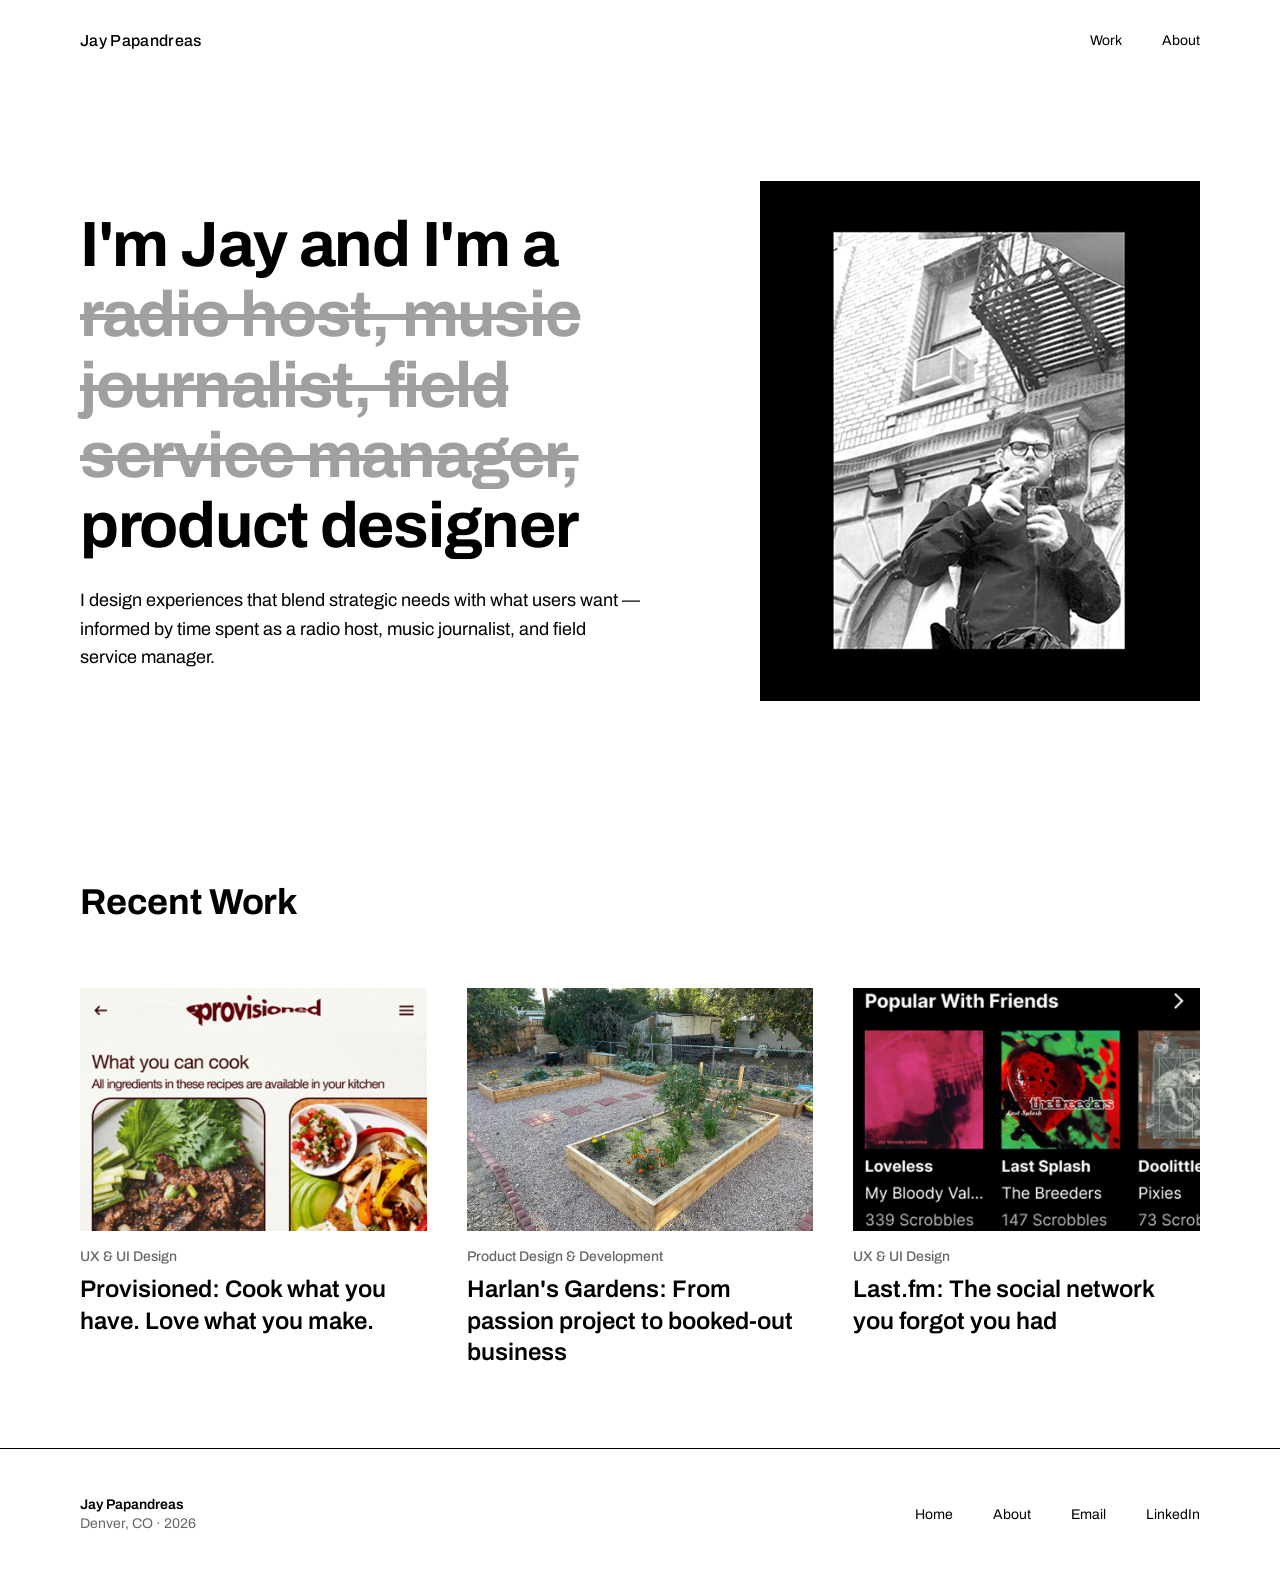
==== index.html @ c5af1fb0 "Initial commit" ====
<!DOCTYPE html>
<html lang="en">
<head>
  <meta charset="UTF-8">
  <meta name="viewport" content="width=device-width, initial-scale=1.0">
  <title>Jay Papandreas — Product Designer</title>
  <meta name="description" content="Jay Papandreas is a product designer in Denver, CO.">
  <link rel="stylesheet" href="styles.css">
</head>
<body>

  <a href="#main" class="skip-link">Skip to main content</a>
  <header class="nav">
    <div class="nav-inner">
      <a href="index.html" class="nav-wordmark">Jay Papandreas</a>
      <nav class="nav-links" aria-label="Primary navigation">
        <a href="work.html" class="nav-link">Work</a>
        <a href="about.html" class="nav-link">About</a>
      </nav>
    </div>
  </header>

  <main id="main">
    <section class="hero">
      <div class="hero-text">
        <h1 class="hero-heading">I'm Jay and I'm a <span class="text-strikethrough">radio host, music journalist, field service manager, </span>product designer</h1>
        <p class="hero-sub">I design experiences that blend strategic needs with what users want — informed by time spent as a radio host, music journalist, and field service manager.</p>
      </div>
      <img class="hero-photo" src="images/portfolio%20assets/hero-photo.jpg" alt="Jay Papandreas">
    </section>

    <section class="section">
      <h2 class="section-heading">Recent Work</h2>
      <div class="cards-row cards-row--three">
        <a href="provisioned.html" class="card">
          <img class="card-image" src="images/portfolio%20assets/card-provisioned.png" alt="Provisioned project">
          <div class="card-text">
            <span class="card-category">UX &amp; UI Design</span>
            <span class="card-title">Provisioned: Cook what you have. Love what you make.</span>
          </div>
        </a>
        <a href="harlans.html" class="card">
          <img class="card-image" src="images/portfolio%20assets/card-harlans.png" alt="Harlan's Gardens project">
          <div class="card-text">
            <span class="card-category">Product Design &amp; Development</span>
            <span class="card-title">Harlan's Gardens: From passion project to booked-out business</span>
          </div>
        </a>
        <a href="lastfm.html" class="card">
          <img class="card-image" src="images/portfolio%20assets/card-lastfm.png" alt="Last.fm project">
          <div class="card-text">
            <span class="card-category">UX &amp; UI Design</span>
            <span class="card-title">Last.fm: The social network you forgot you had</span>
          </div>
        </a>
      </div>
    </section>
  </main>

  <footer class="footer">
    <div class="footer-inner">
      <div class="footer-left">
        <span class="footer-name">Jay Papandreas</span>
        <span class="footer-meta">Denver, CO · 2026</span>
      </div>
      <nav class="footer-links" aria-label="Footer navigation">
        <a href="index.html" class="footer-link">Home</a>
        <a href="about.html" class="footer-link">About</a>
        <a data-e="jay.papandreas" data-d="gmail.com" class="footer-link" role="link" tabindex="0">Email</a>
        <a href="https://www.linkedin.com/in/jaypapandreas" target="_blank" rel="noopener noreferrer" class="footer-link" aria-label="LinkedIn (opens in new tab)">LinkedIn</a>
      </nav>
    </div>
  </footer>

  <script src="main.js"></script>
</body>
</html>
---- styles.css ----
@import url('https://fonts.googleapis.com/css2?family=Archivo:wght@400;500;600;700;800&display=swap');

/* === RESET === */
*, *::before, *::after { box-sizing: border-box; margin: 0; padding: 0; }
body { font-family: 'Archivo', sans-serif; color: #000; background: #fff; -webkit-font-smoothing: antialiased; }
img { display: block; max-width: 100%; }
a { color: inherit; text-decoration: none; }
p a { text-decoration: underline; text-underline-offset: 3px; }
a:hover { opacity: 0.7; }

/* === SKIP LINK === */
.skip-link {
  position: absolute;
  left: -9999px;
  top: 0;
  z-index: 9999;
  background: #000;
  color: #fff;
  font-size: 14px;
  font-weight: 600;
  padding: 12px 24px;
}
.skip-link:focus {
  left: 0;
}

/* === UTILITIES === */
.mb-0 { margin-bottom: 0; }
.mt-sm { margin-top: 12px; }
.mt-md { margin-top: 24px; }
.text-strikethrough { text-decoration: line-through; opacity: 0.37; }

/* === FOCUS & INTERACTION === */
a:focus-visible { outline: 2px solid #000; outline-offset: 2px; }
button:focus-visible { outline: 2px solid #000; outline-offset: 2px; }
.form-input:focus, .form-textarea:focus { outline: 2px solid #000; outline-offset: 0; }
.nav-link:hover { opacity: 0.55; }
.footer-link:hover { opacity: 0.55; }
.card:hover .card-title { text-decoration: underline; }
.form-submit:hover { background: #333; }

/* === NAV === */
.nav { background: #fff; }
.nav-inner {
  max-width: 1440px; margin: 0 auto;
  padding: 32px 80px;
  display: flex; justify-content: space-between; align-items: center;
}
.nav-wordmark { font-size: 16px; font-weight: 500; letter-spacing: 0.02em; }
.nav-links { display: flex; gap: 40px; }
.nav-link { font-size: 14px; font-weight: 400; }

/* === FOOTER === */
.footer { background: #fff; border-top: 1px solid #000; }
.footer-inner {
  max-width: 1440px; margin: 0 auto;
  padding: 48px 80px;
  display: flex; justify-content: space-between; align-items: center;
}
.footer-left { display: flex; flex-direction: column; gap: 4px; }
.footer-name { font-size: 14px; font-weight: 600; }
.footer-meta { font-size: 14px; color: #666; }
.footer-links { display: flex; gap: 40px; }
.footer-link { font-size: 14px; }

/* === HOME: HERO === */
.hero {
  max-width: 1440px; margin: 0 auto;
  padding: 80px;
  display: flex; align-items: center; justify-content: space-between; gap: 80px;
  min-height: 720px;
}
.hero-text { flex: 1; display: flex; flex-direction: column; gap: 24px; }
.hero-heading { font-size: clamp(44px, 5vw, 72px); font-weight: 700; line-height: 1.1; letter-spacing: -0.02em; }
.hero-sub { font-size: 18px; font-weight: 400; line-height: 1.6; max-width: 560px; }
.hero-photo { width: 440px; height: 520px; object-fit: cover; flex-shrink: 0; }

/* === HOME + WORK: CARDS === */
.section { max-width: 1440px; margin: 0 auto; padding: 80px; }
.section-heading {
  font-size: 36px; font-weight: 700; line-height: 1.2;
  letter-spacing: -0.005em; margin-bottom: 64px;
}
.cards-grid { display: flex; flex-direction: column; gap: 40px; }
.cards-row { display: grid; grid-template-columns: 1fr 1fr; gap: 40px; }
.cards-row--three { grid-template-columns: repeat(3, 1fr); }
.cards-row--three .card-image { aspect-ratio: 400 / 280; }
.card { display: flex; flex-direction: column; gap: 16px; }
.card-image { width: 100%; aspect-ratio: 620 / 280; object-fit: cover; }
.card-image--tall { aspect-ratio: 620 / 360; }
.card-text { display: flex; flex-direction: column; gap: 8px; }
.card-category { font-size: 14px; font-weight: 500; color: #666; line-height: 1.4; }
.card-title { font-size: 24px; font-weight: 600; line-height: 1.3; }

/* === ABOUT === */
.about-intro {
  max-width: 1440px; margin: 0 auto;
  padding: 80px;
  display: flex; align-items: flex-start; gap: 80px;
}
.about-photo { width: 440px; height: 520px; object-fit: cover; flex-shrink: 0; }
.about-text { flex: 1; display: flex; flex-direction: column; gap: 32px; padding-top: 8px; }
.about-heading { font-size: 36px; font-weight: 700; line-height: 1.2; }
.about-bio { font-size: 18px; font-weight: 400; line-height: 1.6; }

.skills-section {
  max-width: 1440px; margin: 0 auto;
  padding: 80px;
  border-top: 1px solid #000;
  display: grid; grid-template-columns: 1fr 1fr; gap: 80px;
}
.skills-group-label {
  font-size: 11px; font-weight: 700;
  letter-spacing: 0.05em; text-transform: uppercase;
  margin-bottom: 24px;
}
.skills-list { display: flex; flex-wrap: wrap; gap: 8px; list-style: none; }
.skill-tag { font-size: 14px; font-weight: 400; border: 1px solid #000; padding: 6px 14px; }

.currently-section {
  max-width: 1440px; margin: 0 auto;
  padding: 80px;
  border-top: 1px solid #000;
}
.section-label {
  font-size: 9px; font-weight: 600;
  letter-spacing: 0.22em; text-transform: uppercase;
  margin-bottom: 20px; display: block;
}
.currently-body { font-size: 16px; font-weight: 400; line-height: 1.7; max-width: 640px; }

.contact-section {
  max-width: 1440px; margin: 0 auto;
  padding: 80px;
  border-top: 1px solid #000;
}
.contact-heading { font-size: 36px; font-weight: 700; line-height: 1.2; margin-bottom: 48px; }
.form { max-width: 640px; display: flex; flex-direction: column; gap: 24px; }
.form-row { display: grid; grid-template-columns: 1fr 1fr; gap: 24px; }
.form-field { display: flex; flex-direction: column; gap: 8px; }
.form-label { font-size: 14px; font-weight: 500; }
.form-input, .form-textarea {
  font-family: 'Archivo', sans-serif;
  font-size: 14px; font-weight: 400;
  border: 1px solid #000; padding: 12px 16px;
  background: #fff; color: #000; width: 100%;
}
.form-input::placeholder, .form-textarea::placeholder { color: #999; }
.form-textarea { min-height: 140px; resize: vertical; }
.form-submit {
  font-family: 'Archivo', sans-serif;
  font-size: 14px; font-weight: 600;
  background: #000; color: #fff;
  border: none; padding: 14px 32px;
  cursor: pointer; align-self: flex-start;
}
@media (prefers-reduced-motion: no-preference) {
  a { transition: opacity 0.15s; }
  .form-submit { transition: background 0.15s; }
}
.form-submit:disabled { opacity: 0.5; cursor: not-allowed; }
.form-status { font-size: 14px; line-height: 1.6; min-height: 1.4em; }
.form-status--success { color: #1a7a3a; }
.form-status--error { color: #a00; }
.form-note { font-size: 13px; color: #666; margin-bottom: 16px; }
.required-mark { color: #a00; }
.form-field-error { display: block; font-size: 12px; color: #a00; margin-top: 4px; }
.form-field-error:empty { display: none; }
.form-input[aria-invalid="true"], .form-textarea[aria-invalid="true"] { border-color: #a00; }
.form-honeypot { position: absolute; left: -9999px; width: 1px; height: 1px; overflow: hidden; }

/* === CASE STUDY: SHARED === */
.cs-hero { padding: 100px 0 0; }
.cs-hero-inner { max-width: 860px; margin: 0 auto; padding: 0 24px; }

.cs-label {
  font-size: 10px; font-weight: 600;
  letter-spacing: 0.25em; text-transform: uppercase;
  margin-bottom: 32px; display: block;
}
.cs-title { font-size: 52px; font-weight: 700; line-height: 1.08; margin-bottom: 24px; }
.cs-subtitle { font-size: 17px; font-weight: 400; line-height: 1.6; margin-bottom: 48px; }
.cs-divider { height: 1px; background: rgba(255,255,255,0.3); margin-bottom: 40px; }


.meta-row {
  display: flex; gap: 48px; margin-bottom: 80px;
  flex-wrap: wrap; padding-bottom: 40px;
}
.meta-item { display: flex; flex-direction: column; gap: 8px; }
.meta-label {
  font-size: 9px; font-weight: 600;
  letter-spacing: 0.20em; text-transform: uppercase;
}
.meta-value { font-size: 14px; font-weight: 400; }
.meta-link { color: inherit; text-decoration: underline; text-underline-offset: 3px; }
.meta-link:hover { opacity: 0.7; }

.tldr {
  display: grid; grid-template-columns: 1fr 1fr 1fr;
  gap: 2px; margin: 0 -24px;
}
.tldr-item {
  display: flex; flex-direction: column; gap: 12px;
  padding: 24px 26px;
}
.tldr-label {
  font-size: 9px; font-weight: 600;
  letter-spacing: 0.20em; text-transform: uppercase;
}
.tldr-body { font-size: 14px; font-weight: 400; line-height: 1.55; }

/* Screens inside dark hero */
.cs-hero-screens {
  max-width: 860px; margin: 80px auto 0;
  padding: 0 24px 80px;
  display: flex; gap: 24px; align-items: flex-end;
}
.cs-hero-screen { flex: 1; display: flex; flex-direction: column; gap: 12px; }
.cs-hero-screen img { width: 100%; height: 535px; object-fit: contain; object-position: bottom; }
.cs-screen-caption { font-size: 12px; font-weight: 400; color: rgba(0,0,0,0.5); text-align: center; }

.cs-hero-wide {
  max-width: 860px; margin: 80px auto 0;
  padding: 0 24px 80px;
}
.cs-hero-wide img { width: 100%; }

/* White content area */
.cs-content { background: #fff; overflow-x: hidden; }
.cs-section {
  max-width: 860px; margin: 0 auto;
  padding: 80px 24px;
}

.cs-section-num {
  font-size: 9px; font-weight: 600;
  letter-spacing: 0.22em; text-transform: uppercase;
  margin-bottom: 12px; display: block;
}
.cs-section-h2 {
  font-size: 32px; font-weight: 700;
  line-height: 1.2; margin-bottom: 32px;
}
.cs-body {
  font-size: 16px; font-weight: 400;
  line-height: 1.7; margin-bottom: 24px;
}
.cs-body:last-child { margin-bottom: 0; }

.callout-block {
  border-left: 3px solid #000;
  padding: 24px 32px; margin: 40px 0;
}
.callout-label {
  font-size: 9px; font-weight: 600;
  letter-spacing: 0.22em; text-transform: uppercase;
  margin-bottom: 12px; display: block;
}
.callout-text { font-size: 16px; font-weight: 400; line-height: 1.7; }
.callout-quote {
  font-size: 18px; font-weight: 400;
  line-height: 1.6; font-style: italic;
}

.stats-grid {
  display: grid; grid-template-columns: repeat(3, 1fr);
  border: 1px solid #000; margin: 40px 0;
}
.stat-card { padding: 32px 24px; border-right: 1px solid #000; }
.stat-card:last-child { border-right: none; }
.stat-number {
  font-size: 36px; font-weight: 800; line-height: 1;
  margin-bottom: 8px; display: block;
}
.stat-label {
  font-size: 11px; font-weight: 700;
  letter-spacing: 0.05em; text-transform: uppercase;
  margin-bottom: 12px; display: block;
}
.stat-desc { font-size: 14px; font-weight: 400; line-height: 1.55; }

.feature-list { display: flex; flex-direction: column; gap: 32px; margin: 40px 0; }
.feature-item { display: flex; gap: 24px; align-items: flex-start; }
.feature-badge {
  font-size: 11px; font-weight: 700;
  border: 1px solid #000; padding: 4px 10px;
  white-space: nowrap; flex-shrink: 0; margin-top: 3px;
}
.feature-content { display: flex; flex-direction: column; gap: 8px; }
.feature-name { font-size: 16px; font-weight: 700; }
.feature-desc { font-size: 14px; font-weight: 400; line-height: 1.6; color: #444; }

.comp-table { width: 100%; border-collapse: collapse; margin: 40px 0; font-size: 14px; }
.comp-table th {
  font-size: 9px; font-weight: 600;
  letter-spacing: 0.20em; text-transform: uppercase;
  text-align: left; padding: 12px 16px;
  border: 1px solid #000;
}
.comp-table td {
  padding: 16px; border: 1px solid #000;
  vertical-align: top; line-height: 1.55;
}

.img-block { margin: 48px -24px; }
.img-block img { width: 100%; }
.img-two-col { display: grid; grid-template-columns: 1fr 1fr; gap: 24px; margin: 48px -24px; align-items: start; }
.img-two-col > div { display: flex; flex-direction: column; align-items: center; }
.img-two-col img { width: auto; max-width: 100%; max-height: 540px; height: auto; }

.img-caption {
  font-size: 12px; color: #666;
  margin-top: 10px; line-height: 1.4; text-align: center;
}

.decision-list { display: flex; flex-direction: column; gap: 16px; margin: 32px 0; }
.decision-item { display: flex; gap: 16px; font-size: 16px; line-height: 1.6; }
.decision-arrow { font-weight: 700; flex-shrink: 0; }

.tech-flow {
  display: flex; align-items: center;
  gap: 8px; margin: 32px 0; flex-wrap: wrap;
}
.tech-chip {
  font-size: 13px; font-weight: 500;
  border: 1px solid #000; padding: 8px 16px;
}
.tech-arrow { font-size: 16px; color: #666; }

.insight-grid { display: grid; grid-template-columns: 1fr 1fr; gap: 24px; margin: 40px 0; }
.insight-card { border: 1px solid #000; padding: 24px; }
.insight-name { font-size: 14px; font-weight: 700; margin-bottom: 8px; }
.insight-desc { font-size: 14px; font-weight: 400; line-height: 1.6; color: #444; }

.pricing-demo { border: 1px solid #000; margin: 40px 0; }
.pricing-demo-label {
  font-size: 12px; font-weight: 600;
  padding: 12px 16px; border-bottom: 1px solid #000;
}
.flight-row {
  display: flex; justify-content: space-between; align-items: center;
  padding: 16px; border-bottom: 1px solid #eee;
}
.flight-row:last-child { border-bottom: none; }
.flight-info { font-size: 14px; font-weight: 500; }
.flight-detail { font-size: 12px; color: #666; margin-top: 4px; }
.flight-price { font-size: 20px; font-weight: 700; }

.tier-grid {
  display: grid; grid-template-columns: repeat(3, 1fr);
  border: 1px solid #000; margin: 40px 0;
}
.tier-card { padding: 24px; border-right: 1px solid #000; }
.tier-card:last-child { border-right: none; }
.tier-label {
  font-size: 9px; font-weight: 700;
  letter-spacing: 0.20em; text-transform: uppercase;
  margin-bottom: 8px; display: block;
}
.tier-name { font-size: 16px; font-weight: 700; margin-bottom: 12px; }
.tier-desc { font-size: 14px; font-weight: 400; line-height: 1.6; color: #444; }

.pivot-grid {
  display: grid; grid-template-columns: 1fr 1fr;
  border: 1px solid #000; margin: 40px 0;
}
.pivot-card { padding: 32px; border-right: 1px solid #000; }
.pivot-card:last-child { border-right: none; }
.pivot-label {
  font-size: 9px; font-weight: 700;
  letter-spacing: 0.20em; text-transform: uppercase;
  margin-bottom: 16px; display: block;
}
.pivot-desc { font-size: 14px; font-weight: 400; line-height: 1.6; }

.test-grid { display: grid; grid-template-columns: 1fr 1fr; gap: 24px; margin: 40px 0; }
.test-card { border: 1px solid #000; padding: 32px; }
.test-label {
  font-size: 9px; font-weight: 700;
  letter-spacing: 0.15em; text-transform: uppercase;
  margin-bottom: 16px; display: block;
}
.test-desc { font-size: 14px; font-weight: 400; line-height: 1.6; }

.outcome-block { border: 1px solid #000; padding: 40px; margin: 40px 0; }
.outcome-highlight {
  font-size: 20px; font-weight: 700;
  line-height: 1.3; margin-bottom: 24px;
}

/* === CASE STUDY PAGINATION === */
.cs-pagination {
  display: grid; grid-template-columns: 1fr 1fr;
  max-width: 860px; margin: 0 auto;
  padding: 0 24px;
  border-top: 1px solid rgba(0,0,0,0.12);
}
.cs-pag-link {
  display: flex; flex-direction: column; gap: 8px;
  padding: 40px 0;
}
.cs-pag-link--next { text-align: right; }
.cs-pag-link:hover .cs-pag-title { text-decoration: underline; }
.cs-pag-label {
  font-size: 9px; font-weight: 600;
  letter-spacing: 0.22em; text-transform: uppercase;
  color: #666; display: block;
}
.cs-pag-title { font-size: 18px; font-weight: 600; line-height: 1.3; }

/* === RESPONSIVE === */
@media (max-width: 1100px) {
  .cards-row--three { grid-template-columns: 1fr 1fr; }
  .section { padding: 80px 60px; }
}

@media (max-width: 900px) {
  .nav-inner { padding: 24px 32px; }
  .footer-inner { padding: 40px 32px; flex-direction: column; gap: 24px; align-items: flex-start; }
  .footer-links { gap: 0; flex-wrap: wrap; }
  .footer-link { padding: 10px 20px 10px 0; min-height: 44px; display: flex; align-items: center; }
  .hero { flex-direction: column; padding: 48px 32px; min-height: auto; gap: 40px; }
  .hero-photo { width: 100%; max-width: 280px; height: auto; aspect-ratio: auto; align-self: center; }
  .hero-heading { font-size: 44px; }
  .section { padding: 60px 32px; }
  .section-heading { margin-bottom: 40px; }
  .cards-row { grid-template-columns: 1fr; }
  .cards-row--three { grid-template-columns: 1fr; }
  .about-intro { flex-direction: column; padding: 48px 32px; gap: 40px; }
  .about-photo { width: 100%; max-width: 280px; height: auto; aspect-ratio: auto; align-self: center; }
  .skills-section { padding: 60px 32px; grid-template-columns: 1fr; gap: 48px; }
  .currently-section { padding: 60px 32px; }
  .contact-section { padding: 60px 32px; }
  .form-row { grid-template-columns: 1fr; }
  .cs-hero-inner { padding: 0 32px; }
  .cs-title { font-size: 36px; }
  .meta-row { gap: 24px; margin-bottom: 40px; }
  .tldr { grid-template-columns: 1fr; margin: 0 -32px; gap: 1px; }
  .tldr-item { padding: 20px 32px; border-right: none !important; }
  .tldr-item:last-child { padding-bottom: 20px; }
  .cs-hero-screens { flex-direction: column; padding: 0 32px 60px; }
  .cs-hero-screen img { height: 380px; }
  .cs-hero-wide { padding: 0 32px 60px; }
  .cs-section { padding: 60px 32px; }
  .img-block { margin-left: -32px; margin-right: -32px; }
  .img-two-col { margin-left: -32px; margin-right: -32px; }
  .img-two-col img { max-height: 400px; }
  .stats-grid { grid-template-columns: 1fr; }
  .stat-card { border-right: none; border-bottom: 1px solid #000; }
  .stat-card:last-child { border-bottom: none; }
  .insight-grid { grid-template-columns: 1fr; }
  .img-two-col { grid-template-columns: 1fr; }
  .tier-grid { grid-template-columns: 1fr; }
  .tier-card { border-right: none; border-bottom: 1px solid #000; }
  .tier-card:last-child { border-bottom: none; }
  .pivot-grid { grid-template-columns: 1fr; }
  .pivot-card { border-right: none; border-bottom: 1px solid #000; }
  .pivot-card:last-child { border-bottom: none; }
  .test-grid { grid-template-columns: 1fr; }
  .comp-table { font-size: 13px; }
  .cs-pagination { grid-template-columns: 1fr; padding: 0 32px; }
  .cs-pag-link { padding: 24px 0; }
  .cs-pag-link--prev { border-bottom: 1px solid rgba(0,0,0,0.12); }
  .cs-pag-link--next { text-align: left; }
}
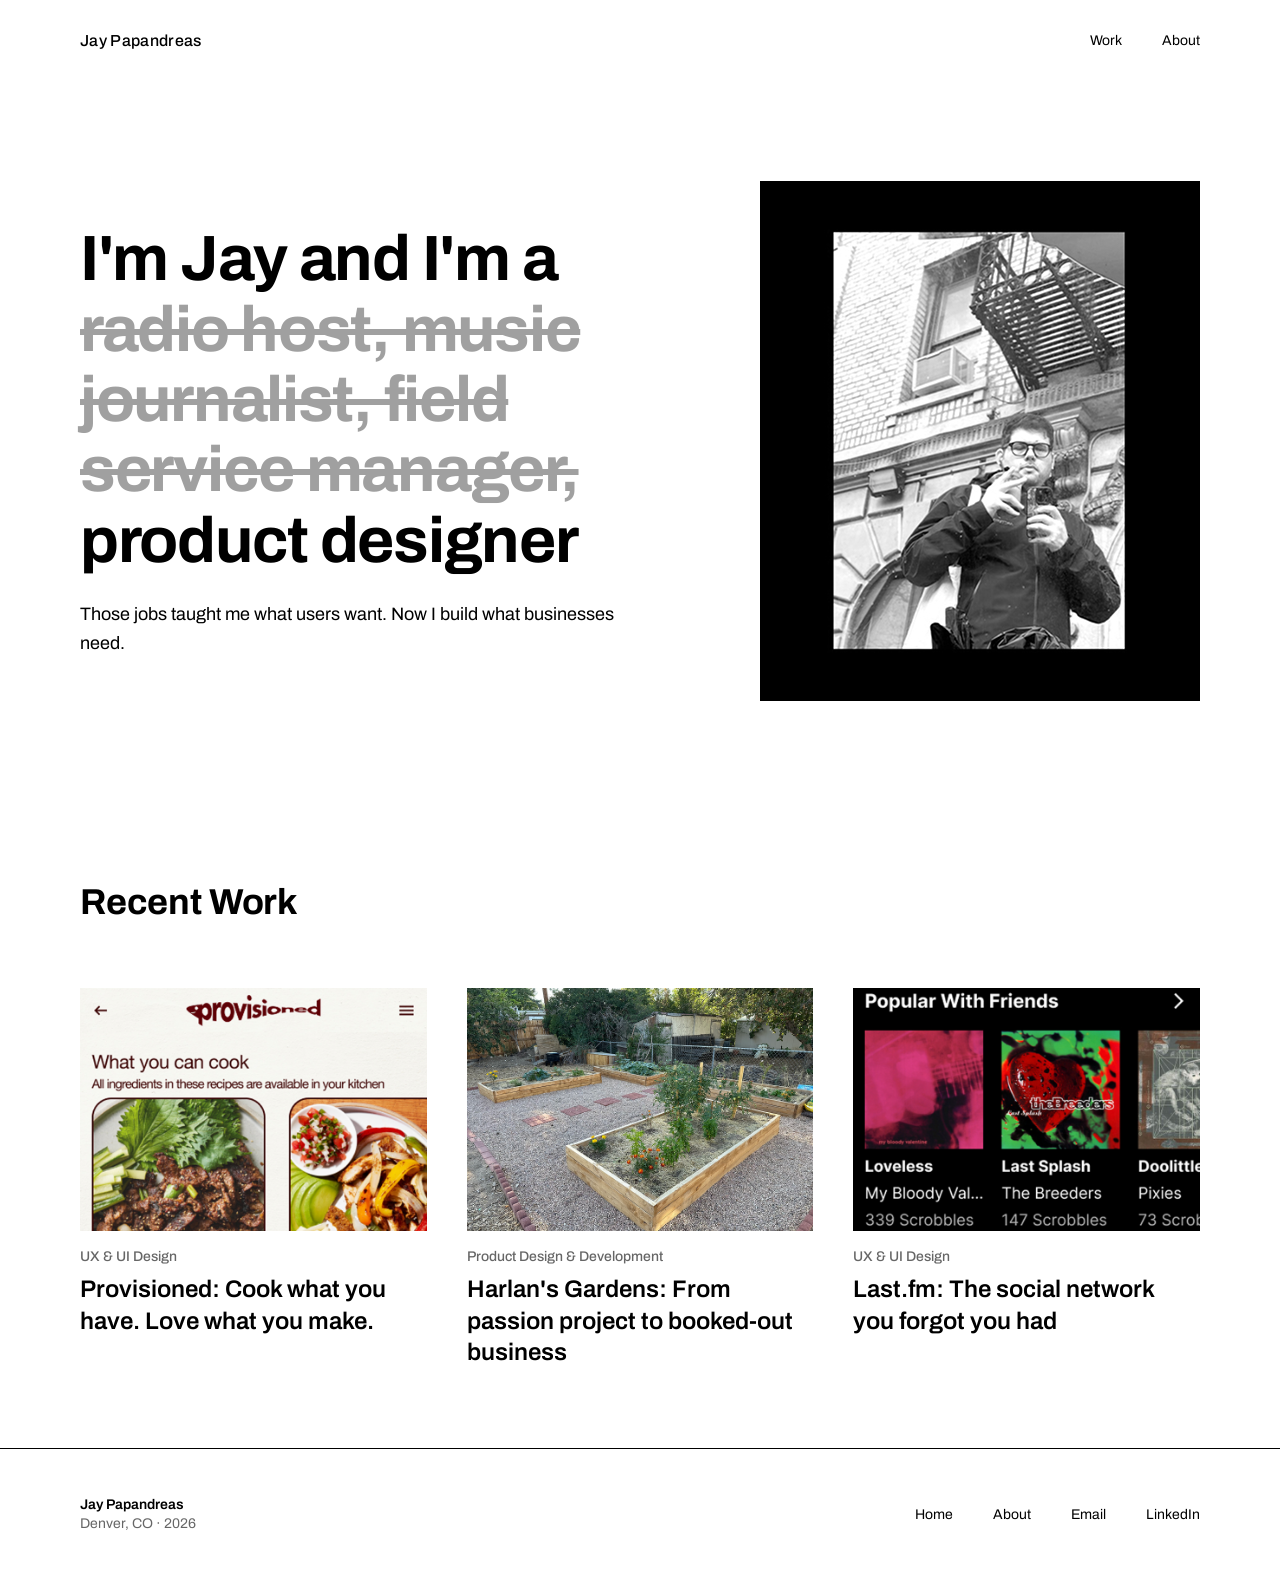
==== commit e9466fdb: "Hero text updated Hero text updated" ====
--- a/index.html
+++ b/index.html
@@ -5,6 +5,15 @@
   <meta name="viewport" content="width=device-width, initial-scale=1.0">
   <title>Jay Papandreas — Product Designer</title>
   <meta name="description" content="Jay Papandreas is a product designer in Denver, CO.">
+  <link rel="icon" type="image/png" href="favicon.png">
+  <meta property="og:type" content="website">
+  <meta property="og:site_name" content="Jay Papandreas">
+  <meta property="og:title" content="Jay Papandreas — Product Designer">
+  <meta property="og:description" content="Jay Papandreas is a product designer in Denver, CO.">
+  <meta property="og:url" content="https://jaypapandreas.com">
+  <meta property="og:image" content="https://jaypapandreas.com/og-image.png">
+  <meta name="twitter:card" content="summary_large_image">
+  <meta name="twitter:image" content="https://jaypapandreas.com/og-image.png">
   <link rel="stylesheet" href="styles.css">
 </head>
 <body>
@@ -24,7 +33,7 @@
     <section class="hero">
       <div class="hero-text">
         <h1 class="hero-heading">I'm Jay and I'm a <span class="text-strikethrough">radio host, music journalist, field service manager, </span>product designer</h1>
-        <p class="hero-sub">I design experiences that blend strategic needs with what users want — informed by time spent as a radio host, music journalist, and field service manager.</p>
+        <p class="hero-sub">Those jobs taught me what users want. Now I build what businesses need.</p>
       </div>
       <img class="hero-photo" src="images/portfolio%20assets/hero-photo.jpg" alt="Jay Papandreas">
     </section>
